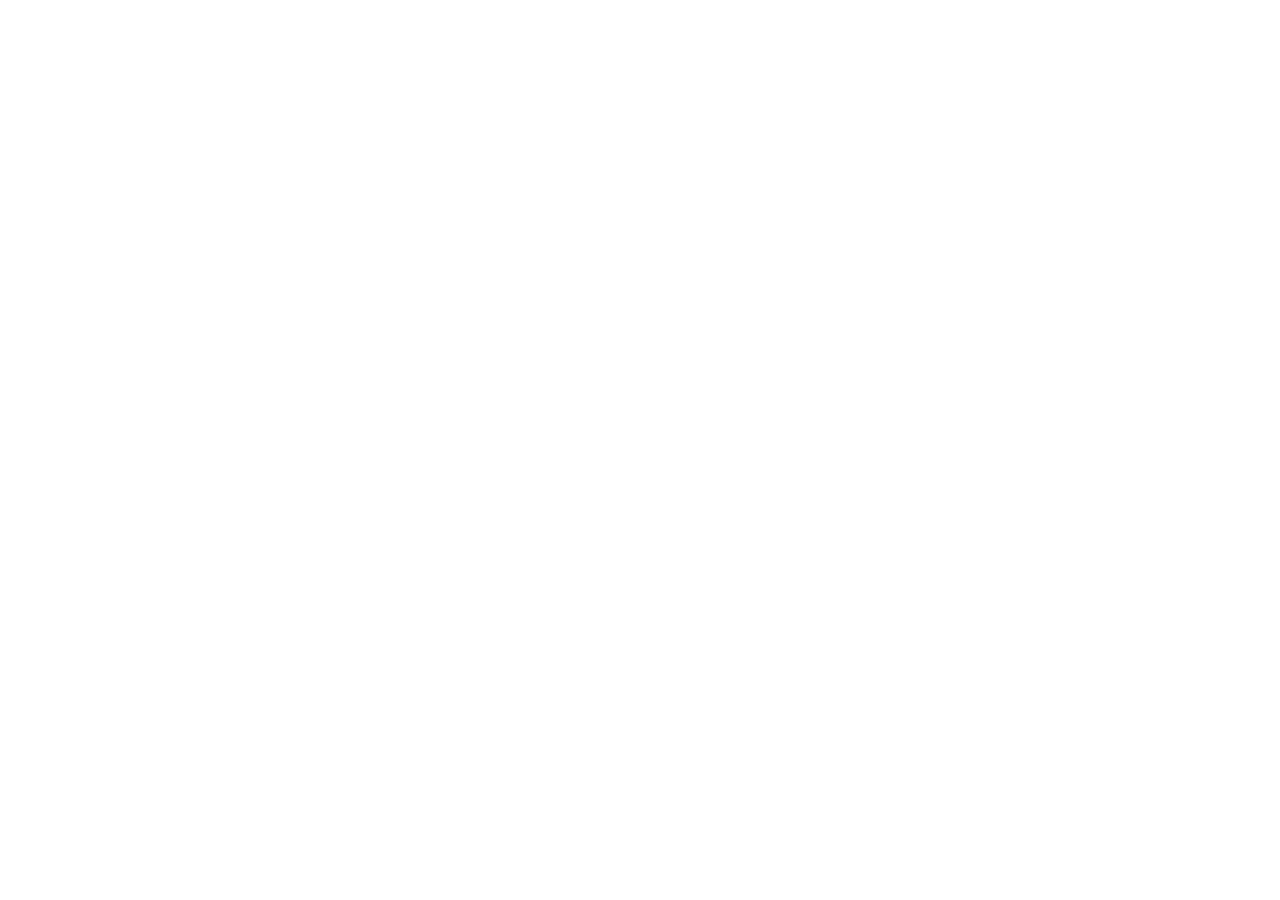
==== first.html @ 84f9b4e1 "my first" ====
<!DOCTYPE html>
<html lang="en">
<head>
    <meta charset="UTF-8">
    <meta name="viewport" content="width=device-width, initial-scale=1.0">
    <title>This is my First portfolio Project</title>
    <link rel="stylesheet" href="styles/portfolio.css">
</head>
<body>
    
</body>
</html>
---- styles/portfolio.css ----
.open-sans-normal {
    font-family: "Open Sans", sans-serif;
    font-optical-sizing: auto;
    font-style: normal;
    font-variation-settings:
        "wdth" 100;
}

/* Shared style */
.color {
    color: #FD6E0A;
}

.dark-1 {
    color: #181818;
}

.dark-2 {
    color: #474747;
}

.dark-3 {
    color: #757575;
}

.btn-primary {
    background-color: #FD6E0A;
    padding: 20px 35px;
    border-radius: 5px;
    font-size: 20px;
    font-weight: bold;
    color: white;
    border-color: #FD6E0A;
}

.secondary-background {
    background-color: #FFF8F3;
}

.section-title {
    font-size: 35px;
    font-weight: bold;
    text-align: center;
}

/* header */
.header {
    background-color: #FFF8F3;
    background-image: url(../media/images/developer.png), url(../media/images/header_bg.png);
    background-repeat: no-repeat;
    background-position: top left, bottom right;
}

/* nav styles */
nav h2 {
    font-size: 45px;
    font-weight: 800;
}

nav {
    display: flex;
    justify-content: space-between;
    align-items: center;
    margin: 0px 200px;
}

nav ul {
    display: flex;
    align-items: center;

}

nav li {
    list-style: none;
    margin-right: 50px;
}

nav li a {
    text-decoration: none;
    font-size: 20px;

}

/* Banner style */
.banner {
    display: flex;
    /* align-items: center; */
    justify-content: space-between;
    margin: 0 35px 0 200px;
}

.banner-greet {
    font-size: 45px;
    font-weight: 600;
}

.banner-title {
    font-size: 85px;
    font-weight: 700;
}

.banner-content {
    max-width: 580px;
}

.description {
    font-size: 18px;

}

/* Main section */
main {
    max-width: 1140px;
    margin: 0 auto;
}

main section {
    margin-top: 130px;
    margin-bottom: 130px;
}

/* about me */
.about-items {
    display: flex;
    justify-content: space-around;
    margin-top: 30px;

}

.aboutme {
    padding: 130px 150px;
    text-align: center;
    border-radius: 10px;
    /* background-color: aliceblue; */
    /* margin-right: 230px;
    margin-left: 230px; */
}

.item-title {
    font-size: 20px;
}

.item-description {
    font-size: 20px;
    font-weight: 600;
}

.white {
    background-color: white;
    padding: 40px;
    /* width: 100%; */
    border: 1px solid #ccc;
    border-radius: 8px;
    box-shadow: 0 4px 10px rgba(0, 0, 0, 0.05)
}
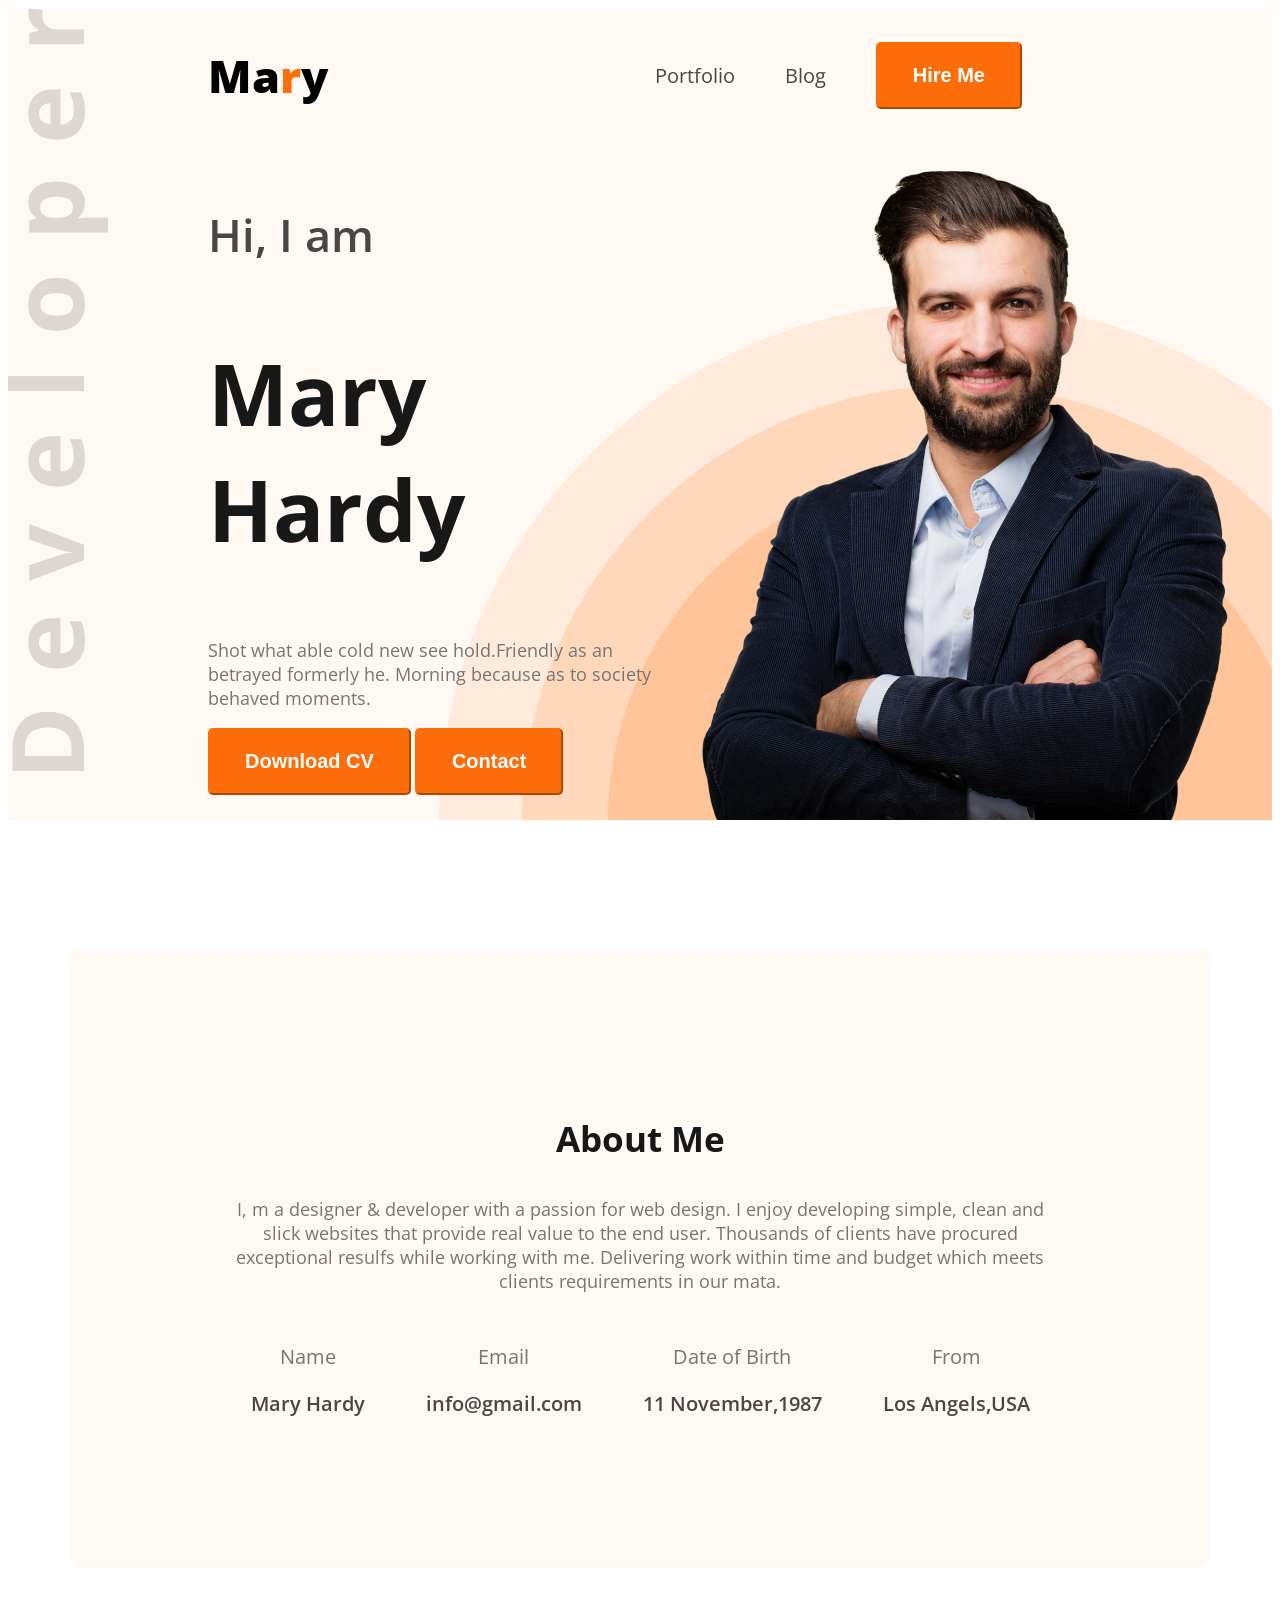
==== commit f9c2cdc5: "first-commit" ====
--- a/first.html
+++ b/first.html
@@ -4,9 +4,84 @@
     <meta charset="UTF-8">
     <meta name="viewport" content="width=device-width, initial-scale=1.0">
     <title>This is my First portfolio Project</title>
+<!DOCTYPE html>
+<html lang="en">
+
+<head>
+    <meta charset="UTF-8">
+    <meta name="viewport" content="width=device-width, initial-scale=1.0">
+    <title>Web Developer Portfolio</title>
+    <link rel="preconnect" href="https://fonts.googleapis.com">
+    <link rel="preconnect" href="https://fonts.gstatic.com" crossorigin>
+    <link href="https://fonts.googleapis.com/css2?family=Open+Sans:ital,wght@0,300..800;1,300..800&display=swap"
+        rel="stylesheet">
     <link rel="stylesheet" href="styles/portfolio.css">
 </head>
-<body>
-    
+
+<body class="open-sans-normal">
+    <header class="header">
+        <nav>
+            <h2>Ma<span class="color">r</span>y</h2>
+            <ul>
+
+                <li><a class="dark-2" href="">Portfolio</a></li>
+                <li><a class="dark-2" href="">Blog</a></li>
+                <li><a href=""><button class="btn-primary">Hire Me</button></a></li>
+
+            </ul>
+        </nav>
+        <div class="banner">
+            <div class="banner-content">
+                <h4 class="banner-greet dark-2">Hi, I am</h4>
+                <h2 class="banner-title dark-1">Mary Hardy</h2>
+                <p class="description dark-3">Shot what able cold new see hold.Friendly as an betrayed formerly he.
+                    Morning because as to society behaved moments.</p>
+                <button class="btn-primary">Download CV</button>
+                <button class="btn-primary">Contact</button>
+            </div>
+            <img src="./media/images/hardy.png" alt="">
+
+        </div>
+    </header>
+    <main>
+        <section class="aboutme secondary-background">
+            <h3 class="section-title dark-1">About Me</h3>
+            <p class="description dark-3">I, m a designer & developer with a passion for web design. I enjoy developing simple, clean and slick websites that provide real value to the end user. Thousands of clients have procured exceptional resulfs while working with me. Delivering work within time and budget which meets clients requirements in our mata.
+
+            </p>
+
+            <div class="about-items">
+                
+                <div class="about-item">
+                    <p class="item-title dark-3">Name</p>
+                    <p class="item-description dark-2">Mary Hardy</p>
+
+                </div>
+                <div class="about-item">
+                    <p class="item-title dark-3">Email</p>
+                    <p class="item-description dark-2">info@gmail.com</p>
+
+                </div>
+                <div class="about-item">
+                    <p class="item-title dark-3">Date of Birth</p>
+                    <p class="item-description dark-2">11 November,1987</p>
+
+                </div>
+
+                <div class="about-item">
+                    <p class="item-title dark-3">From</p>
+                    <p class="item-description dark-2">Los Angels,USA</p>
+
+                </div>
+
+            </div>
+
+        </section>
+    </main>
+
+    <footer>
+
+    </footer>
 </body>
+
 </html>
--- a/styles/portfolio.css
+++ b/styles/portfolio.css
@@ -40,6 +40,11 @@
 .section-title {
     font-size: 35px;
     font-weight: bold;
+    text-align: center;
+}
+
+.text-center
+{
     text-align: center;
 }
 
@@ -119,7 +124,7 @@
     margin-bottom: 130px;
 }
 
-/* about me */
+/* About me Section */
 .about-items {
     display: flex;
     justify-content: space-around;
@@ -152,4 +157,21 @@
     border: 1px solid #ccc;
     border-radius: 8px;
     box-shadow: 0 4px 10px rgba(0, 0, 0, 0.05)
+}
+
+/* Skills Section */
+
+.skill-container
+{
+    display: flex;
+    gap:24px;
+}
+.skill
+{
+    padding: 30px;
+    box-shadow: 0px 6px 50px 0px #756969be;
+}
+.s-description
+{
+    margin-bottom: 50px;
 }
